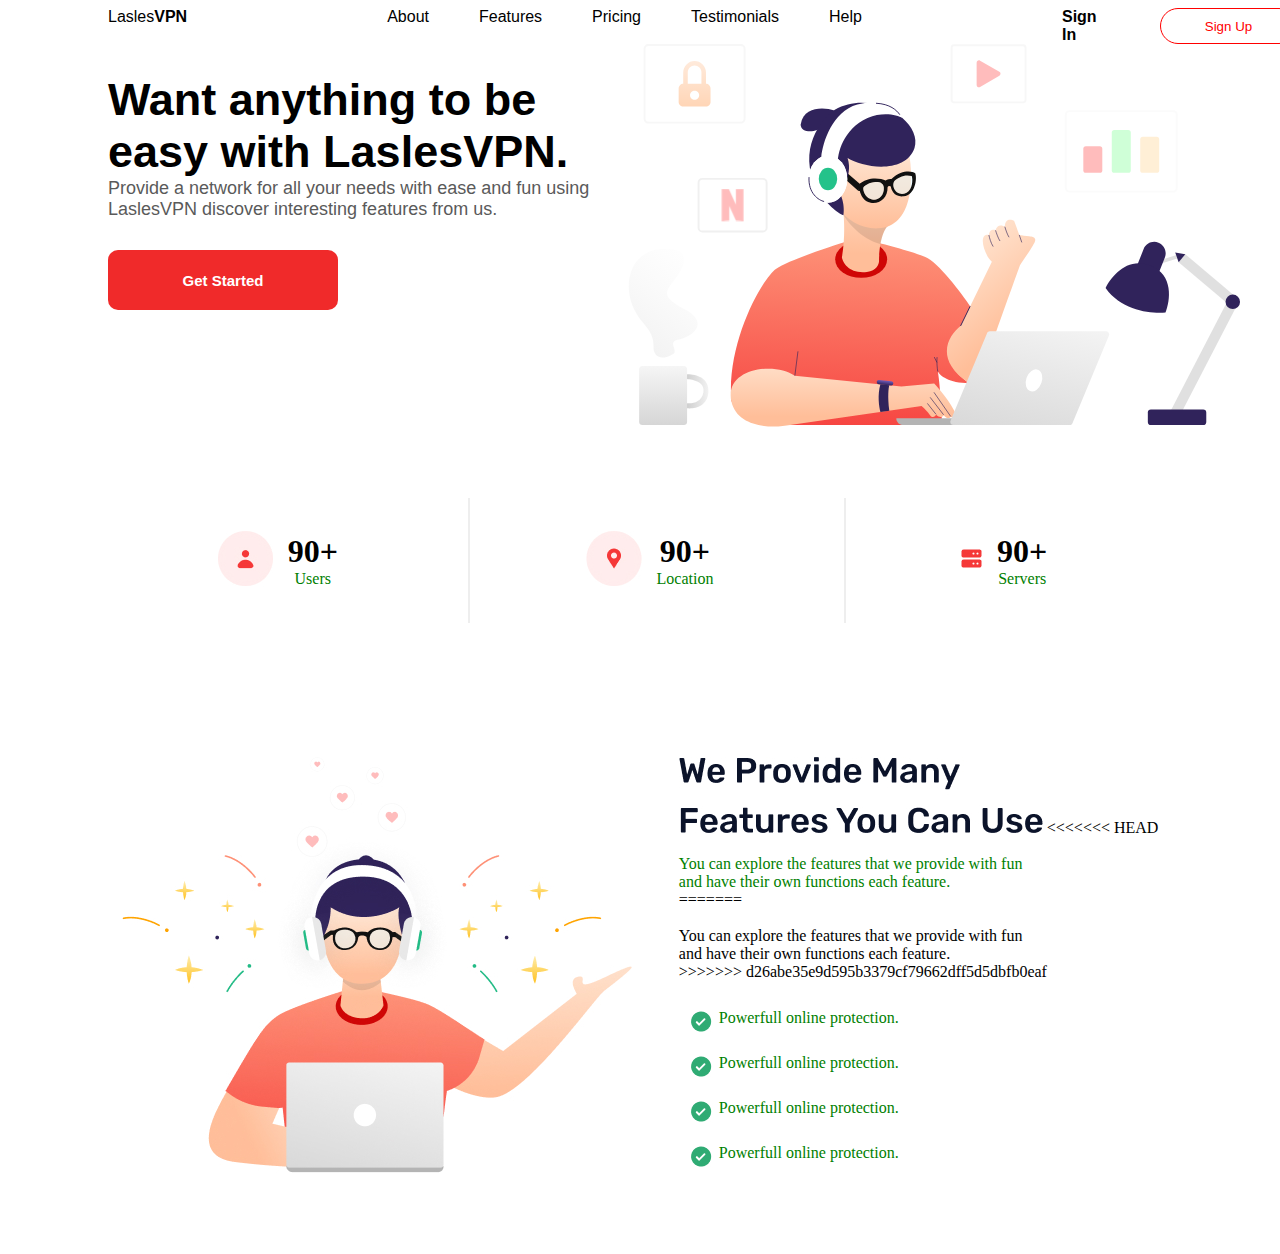
==== index.html @ c7be4a92 "navbar" ====
<!DOCTYPE html>
<html lang="en">

<head>
	<meta charset="UTF-8">
	<meta http-equiv="X-UA-Compatible" content="IE=edge">
	<meta name="viewport" content="width=device-width, initial-scale=1.0">
	<title>Document</title>
	<link rel="stylesheet" href="./index.css">
</head>

<body>
	<section class="navbar">
        <div class="vpn">
            <p class="vpnp">Lasles<b>VPN</b></p>
        </div>
        <div class="nav">
            <p class="navp">About</p>
            <p class="navp">Features</p>
            <p class="navp">Pricing</p>
            <p class="navp">Testimonials</p>
            <p class="navp">Help</p>
        </div>
        <div class="sign">
            <p class="signp">Sign In</p>
            <button class="signb">Sign Up</button>
        </div>
    </section>
    
	<div class="container">
		<div class="text">
			<h1 class="first">Want anything to be
				easy with <b>LaslesVPN.</b></h1>
				<p class="second">Provide a network for all your needs with ease and fun using <b>LaslesVPN</b> discover interesting features from us.</p>
				<button class="start">Get Started</button>
		</div>
		<div class="photo">
			<img src="img/illustration-1.svg" alt="">
		</div>
	</div>



	<div class="big-box">
		<div class="box1">
			<div class="mini-box">
				<span class="img
        "> <img src="./img/user.jpg" alt="">
				</span>
			</div>
			<div class="gh1">
				<h1>90+</h1>
				<p class="third">Users</p>
			</div>
		</div>
		<div class="line"></div>
		<div class="box1">
			<div class="mini-box">
				<span class="imgs
        "> <img src="./img/location.jpg" alt="">
				</span>
			</div>
			<div class="gh1">
				<h1>90+</h1>
				<p class="third">Location</p>
			</div>
		</div>
		<div class="line"></div>
		<div class="box1">
			<div class="mini-box">
				<span class="img
        "> <img src="./img/Vector.jpg" alt="">
				</span>
			</div>
			<div class="gh1">
				<h1>90+</h1>
				<p class="third">Servers</p>
			</div>
		</div>

	</div>
	<div class="person">
		<span class="face"><img src="./img/Illustration 2.jpg" alt=""></span>
		<div class="info">
			<img src="./img/We Provide Many Features You Can Use (1).jpg" alt="">
<<<<<<< HEAD
			 <br> <br>
			<p class="third">You can explore the features that we provide with fun <br> and have their own functions each feature.</p>
=======
			<br> <br>
			<p>You can explore the features that we provide with fun <br> and have their own functions each feature.</p>
>>>>>>> d26abe35e9d595b3379cf79662dff5d5dbfb0eaf
			<br><br>
			<div class="example">
				<img src="./img/bx_bxs-check-circle.jpg" alt="">
				<p class="third">Powerfull online protection.
				</p>
			</div>
			<div class="example">
				<img src="./img/bx_bxs-check-circle.jpg" alt="">
				<p class="third">Powerfull online protection.
				</p>
			</div>
			<div class="example">
				<img src="./img/bx_bxs-check-circle.jpg" alt="">
				<p class="third">Powerfull online protection.
				</p>
			</div>
			<div class="example">
				<img src="./img/bx_bxs-check-circle.jpg" alt="">
				<p class="third">Powerfull online protection.
				</p>
			</div>
		</div>

	</div>
	<script src="./index.js"></script>
</body>

</html>
---- index.css ----
@import url("https://fonts.googleapis.com/css2?family=Rubik&display=swap");
body {
  /* No CSS */
  /*# sourceMappingURL=index.css.map */
  /* .info{
    width: 600px;
} */
}

body .navbar {
  display: -webkit-box;
  display: -ms-flexbox;
  display: flex;
  gap: 200px;
  margin-left: 100px;
}

body .navbar .vpnp {
  font-family: sans-serif;
}

body .navbar .nav {
  display: -webkit-box;
  display: -ms-flexbox;
  display: flex;
  gap: 50px;
}

body .navbar .nav .navp {
  font-family: sans-serif;
  font-weight: 100;
}

body .navbar .sign {
  display: -webkit-box;
  display: -ms-flexbox;
  display: flex;
  gap: 50px;
}

body .navbar .sign .signp {
  font-weight: bold;
  font-family: sans-serif;
}

body .navbar .sign .signb {
  font-family: sans-serif;
  color: red;
  background-color: white;
  border: 1px solid red;
  width: 150px;
  border-radius: 25px;
}

body .container {
  display: -webkit-box;
  display: -ms-flexbox;
  display: flex;
  gap: 20px;
}

body .container .text {
  width: 500px;
  margin-left: 100px;
  margin-top: 30px;
}

body .container .text .first {
  font-family: sans-serif;
  font-size: 45px;
}

body .container .text .second {
  font-family: sans-serif;
  font-size: 18px;
  color: #5a5a5a;
  font-weight: 100;
}

body .container .text .start {
  width: 230px;
  height: 60px;
  margin-top: 30px;
  background-color: #f02a2a;
  color: white;
  border: none;
  outline: none;
  border-radius: 10px;
  font-weight: 900;
  font-family: sans-serif;
  font-size: 15px;
}

body .container .text .start:hover {
  background-color: #040314;
  cursor: pointer;
}

body .third {
  color: green;
}

body * {
  margin: 0;
  padding: 0;
  -webkit-box-sizing: border-box;
          box-sizing: border-box;
}

body body {
  font-family: Rubik;
}

body .big-box {
  max-width: 1140px;
  /* height: 200px; */
  padding: 67px 90px;
  margin: 0 auto;
  display: -webkit-box;
  display: -ms-flexbox;
  display: flex;
  -webkit-box-pack: left;
      -ms-flex-pack: left;
          justify-content: left;
  -webkit-box-align: center;
      -ms-flex-align: center;
          align-items: center;
  -ms-flex-wrap: wrap;
      flex-wrap: wrap;
  text-align: center;
  -ms-flex-pack: distribute;
      justify-content: space-around;
}

body .gh1 {
  padding: 0 15px;
}

body .box1 {
  display: -webkit-box;
  display: -ms-flexbox;
  display: flex;
  -webkit-box-align: center;
      -ms-flex-align: center;
          align-items: center;
}

body .line {
  background-color: #eee;
  width: 2px;
  height: 125px;
}

body .person {
  max-width: 1440px;
  padding: 67px 90px;
  display: -webkit-box;
  display: -ms-flexbox;
  display: flex;
  margin: 0 auto;
  -ms-flex-pack: distribute;
      justify-content: space-around;
  background-color: #ffff;
}

body .example {
  display: -webkit-box;
  display: -ms-flexbox;
  display: flex;
  gap: 5px;
  padding: 10px;
}
/*# sourceMappingURL=index.css.map */
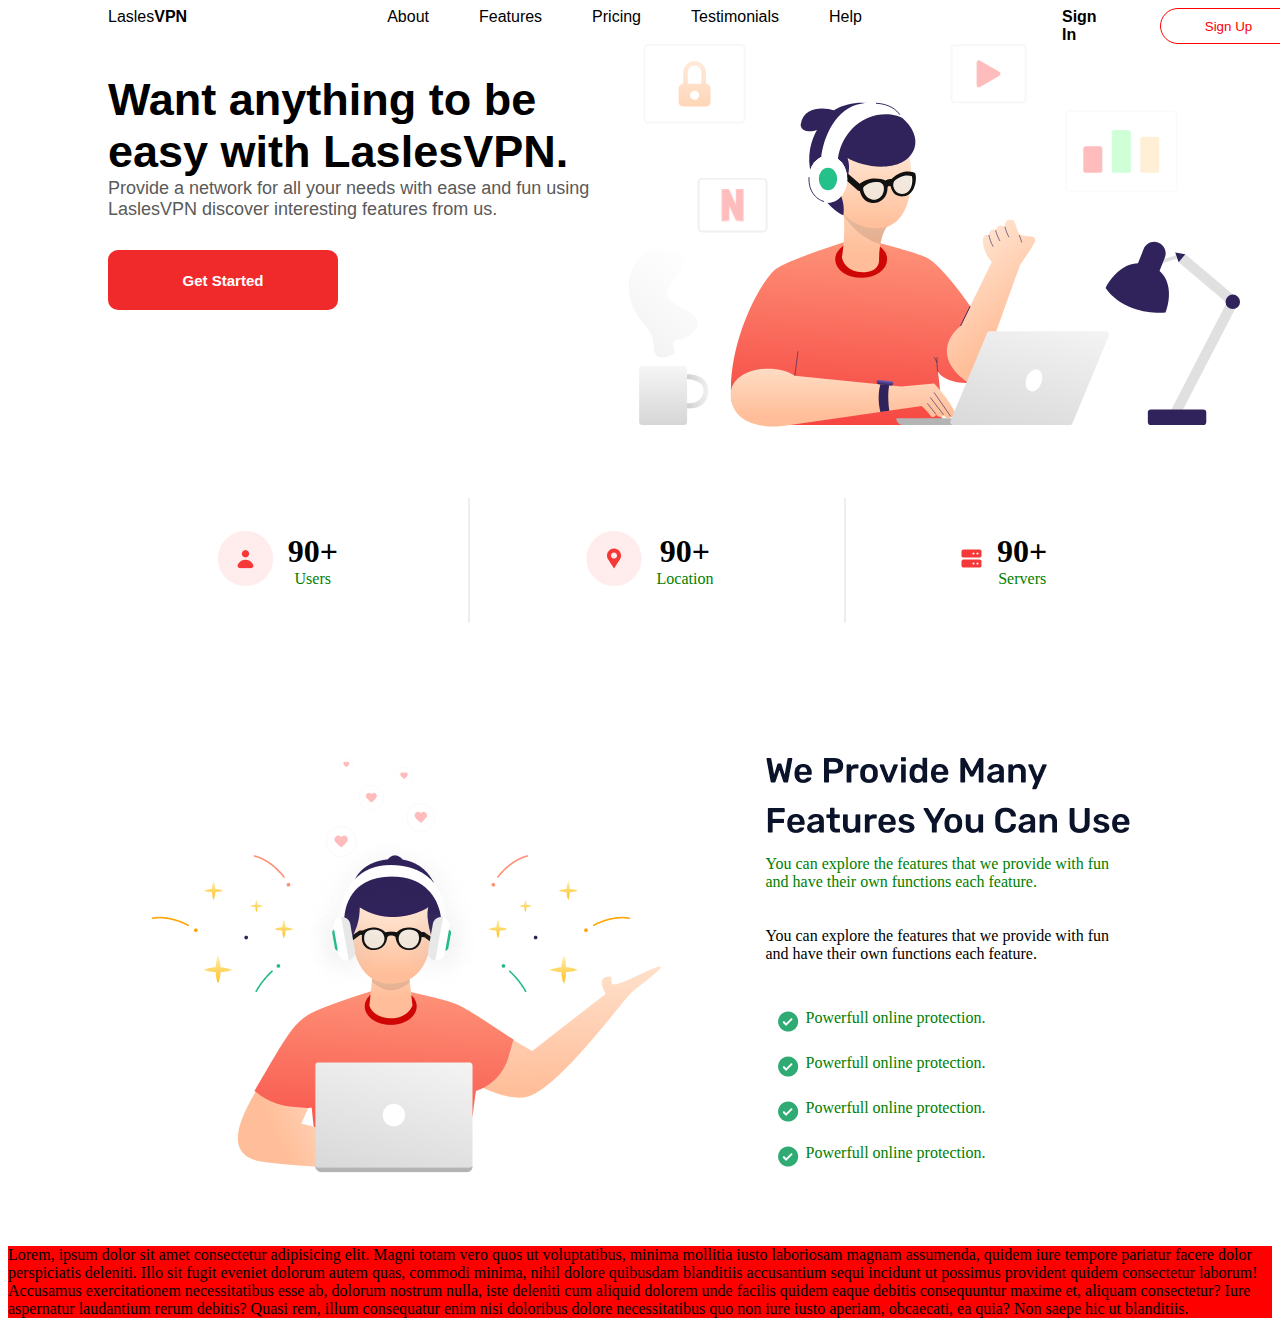
==== commit add1d058: "asss" ====
--- a/index.html
+++ b/index.html
@@ -11,28 +11,29 @@
 
 <body>
 	<section class="navbar">
-        <div class="vpn">
-            <p class="vpnp">Lasles<b>VPN</b></p>
-        </div>
-        <div class="nav">
-            <p class="navp">About</p>
-            <p class="navp">Features</p>
-            <p class="navp">Pricing</p>
-            <p class="navp">Testimonials</p>
-            <p class="navp">Help</p>
-        </div>
-        <div class="sign">
-            <p class="signp">Sign In</p>
-            <button class="signb">Sign Up</button>
-        </div>
-    </section>
-    
+		<div class="vpn">
+			<p class="vpnp">Lasles<b>VPN</b></p>
+		</div>
+		<div class="nav">
+			<p class="navp">About</p>
+			<p class="navp">Features</p>
+			<p class="navp">Pricing</p>
+			<p class="navp">Testimonials</p>
+			<p class="navp">Help</p>
+		</div>
+		<div class="sign">
+			<p class="signp">Sign In</p>
+			<button class="signb">Sign Up</button>
+		</div>
+	</section>
+
 	<div class="container">
 		<div class="text">
 			<h1 class="first">Want anything to be
 				easy with <b>LaslesVPN.</b></h1>
-				<p class="second">Provide a network for all your needs with ease and fun using <b>LaslesVPN</b> discover interesting features from us.</p>
-				<button class="start">Get Started</button>
+			<p class="second">Provide a network for all your needs with ease and fun using <b>LaslesVPN</b> discover
+				interesting features from us.</p>
+			<button class="start">Get Started</button>
 		</div>
 		<div class="photo">
 			<img src="img/illustration-1.svg" alt="">
@@ -83,13 +84,11 @@
 		<span class="face"><img src="./img/Illustration 2.jpg" alt=""></span>
 		<div class="info">
 			<img src="./img/We Provide Many Features You Can Use (1).jpg" alt="">
-<<<<<<< HEAD
-			 <br> <br>
-			<p class="third">You can explore the features that we provide with fun <br> and have their own functions each feature.</p>
-=======
+			<br> <br>
+			<p class="third">You can explore the features that we provide with fun <br> and have their own functions
+				each feature.</p>
 			<br> <br>
 			<p>You can explore the features that we provide with fun <br> and have their own functions each feature.</p>
->>>>>>> d26abe35e9d595b3379cf79662dff5d5dbfb0eaf
 			<br><br>
 			<div class="example">
 				<img src="./img/bx_bxs-check-circle.jpg" alt="">
@@ -114,6 +113,18 @@
 		</div>
 
 	</div>
+
+
+
+	<div class="coontainerr">
+		Lorem, ipsum dolor sit amet consectetur adipisicing elit. Magni totam vero quos ut voluptatibus, minima mollitia
+		iusto laboriosam magnam assumenda, quidem iure tempore pariatur facere dolor perspiciatis deleniti. Illo sit
+		fugit eveniet dolorum autem quas, commodi minima, nihil dolore quibusdam blanditiis accusantium sequi incidunt
+		ut possimus provident quidem consectetur laborum! Accusamus exercitationem necessitatibus esse ab, dolorum
+		nostrum nulla, iste deleniti cum aliquid dolorem unde facilis quidem eaque debitis consequuntur maxime et,
+		aliquam consectetur? Iure aspernatur laudantium rerum debitis? Quasi rem, illum consequatur enim nisi doloribus
+		dolore necessitatibus quo non iure iusto aperiam, obcaecati, ea quia? Non saepe hic ut blanditiis.
+	</div>
 	<script src="./index.js"></script>
 </body>
 
--- a/index.css
+++ b/index.css
@@ -170,4 +170,8 @@
   gap: 5px;
   padding: 10px;
 }
+
+.coontainerr {
+  background-color: red;
+}
 /*# sourceMappingURL=index.css.map */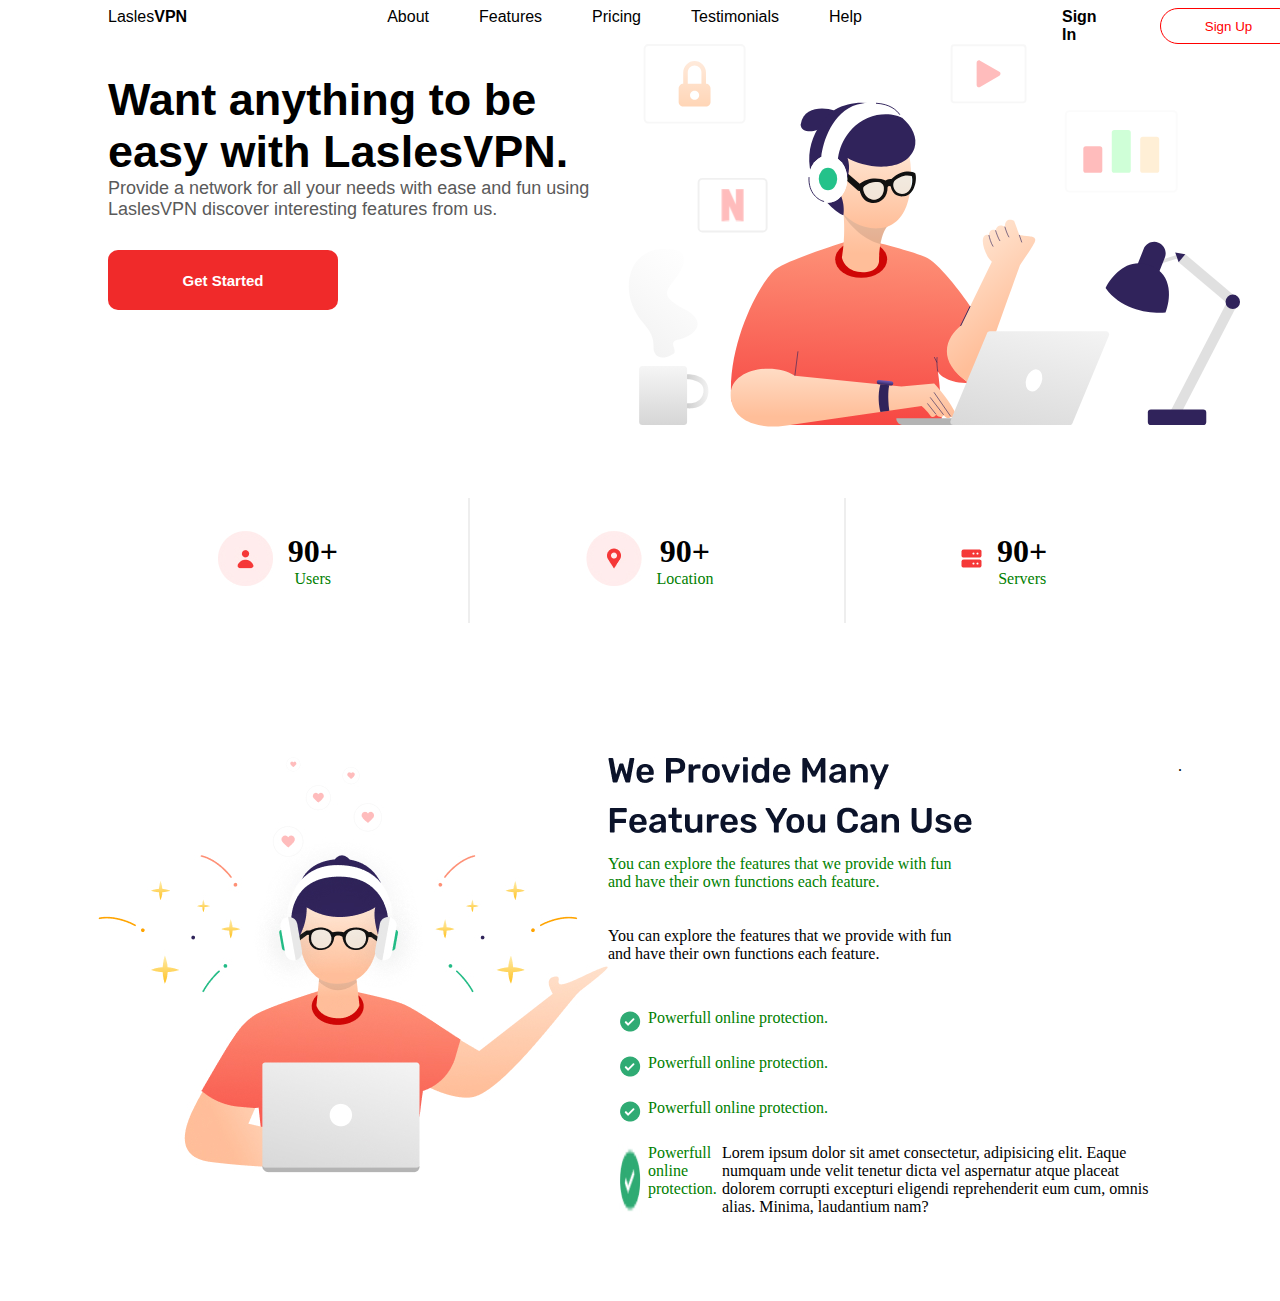
==== commit c706246d: "asdasd" ====
--- a/index.html
+++ b/index.html
@@ -11,29 +11,28 @@
 
 <body>
 	<section class="navbar">
-		<div class="vpn">
-			<p class="vpnp">Lasles<b>VPN</b></p>
-		</div>
-		<div class="nav">
-			<p class="navp">About</p>
-			<p class="navp">Features</p>
-			<p class="navp">Pricing</p>
-			<p class="navp">Testimonials</p>
-			<p class="navp">Help</p>
-		</div>
-		<div class="sign">
-			<p class="signp">Sign In</p>
-			<button class="signb">Sign Up</button>
-		</div>
-	</section>
-
+        <div class="vpn">
+            <p class="vpnp">Lasles<b>VPN</b></p>
+        </div>
+        <div class="nav">
+            <p class="navp">About</p>
+            <p class="navp">Features</p>
+            <p class="navp">Pricing</p>
+            <p class="navp">Testimonials</p>
+            <p class="navp">Help</p>
+        </div>
+        <div class="sign">
+            <p class="signp">Sign In</p>
+            <button class="signb">Sign Up</button>
+        </div>
+    </section>
+    
 	<div class="container">
 		<div class="text">
 			<h1 class="first">Want anything to be
 				easy with <b>LaslesVPN.</b></h1>
-			<p class="second">Provide a network for all your needs with ease and fun using <b>LaslesVPN</b> discover
-				interesting features from us.</p>
-			<button class="start">Get Started</button>
+				<p class="second">Provide a network for all your needs with ease and fun using <b>LaslesVPN</b> discover interesting features from us.</p>
+				<button class="start">Get Started</button>
 		</div>
 		<div class="photo">
 			<img src="img/illustration-1.svg" alt="">
@@ -84,9 +83,8 @@
 		<span class="face"><img src="./img/Illustration 2.jpg" alt=""></span>
 		<div class="info">
 			<img src="./img/We Provide Many Features You Can Use (1).jpg" alt="">
-			<br> <br>
-			<p class="third">You can explore the features that we provide with fun <br> and have their own functions
-				each feature.</p>
+			 <br> <br>
+			<p class="third">You can explore the features that we provide with fun <br> and have their own functions each feature.</p>
 			<br> <br>
 			<p>You can explore the features that we provide with fun <br> and have their own functions each feature.</p>
 			<br><br>
@@ -109,21 +107,10 @@
 				<img src="./img/bx_bxs-check-circle.jpg" alt="">
 				<p class="third">Powerfull online protection.
 				</p>
+				<div class="container">Lorem ipsum dolor sit amet consectetur, adipisicing elit. Eaque numquam unde velit tenetur dicta vel aspernatur atque placeat dolorem corrupti excepturi eligendi reprehenderit eum cum, omnis alias. Minima, laudantium nam?</div>
 			</div>
 		</div>
-
-	</div>
-
-
-
-	<div class="coontainerr">
-		Lorem, ipsum dolor sit amet consectetur adipisicing elit. Magni totam vero quos ut voluptatibus, minima mollitia
-		iusto laboriosam magnam assumenda, quidem iure tempore pariatur facere dolor perspiciatis deleniti. Illo sit
-		fugit eveniet dolorum autem quas, commodi minima, nihil dolore quibusdam blanditiis accusantium sequi incidunt
-		ut possimus provident quidem consectetur laborum! Accusamus exercitationem necessitatibus esse ab, dolorum
-		nostrum nulla, iste deleniti cum aliquid dolorem unde facilis quidem eaque debitis consequuntur maxime et,
-		aliquam consectetur? Iure aspernatur laudantium rerum debitis? Quasi rem, illum consequatur enim nisi doloribus
-		dolore necessitatibus quo non iure iusto aperiam, obcaecati, ea quia? Non saepe hic ut blanditiis.
+.
 	</div>
 	<script src="./index.js"></script>
 </body>
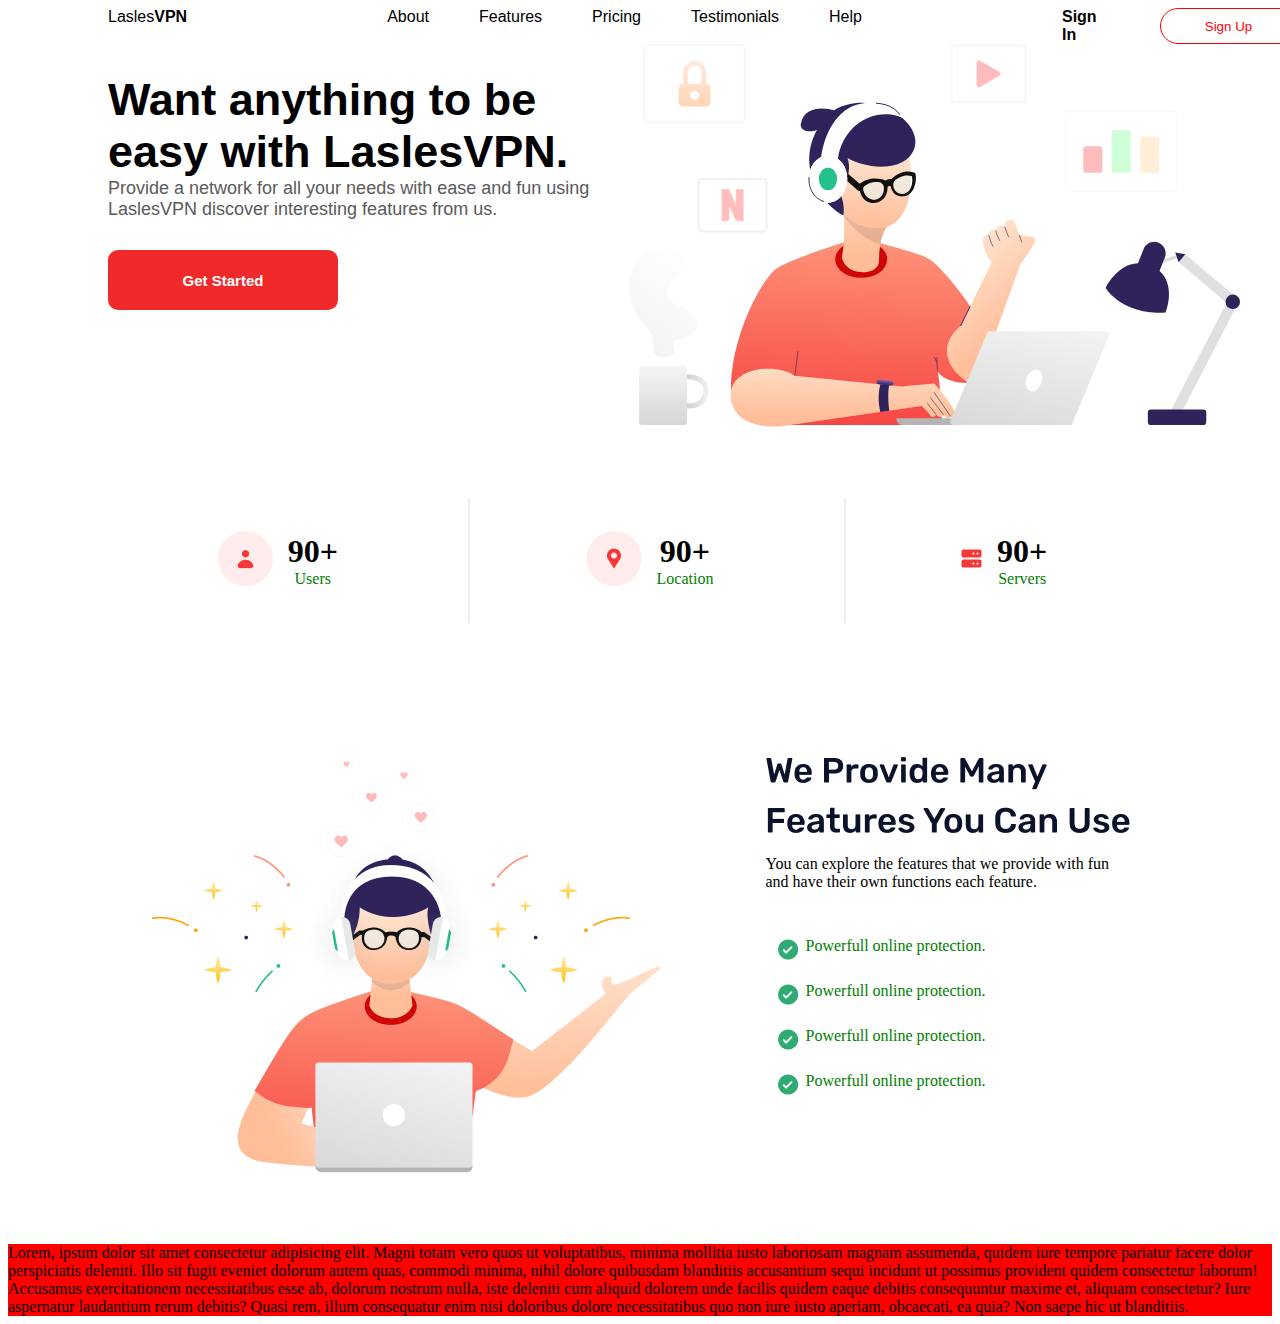
==== commit 16c855ad: "asd" ====
--- a/index.html
+++ b/index.html
@@ -11,28 +11,29 @@
 
 <body>
 	<section class="navbar">
-        <div class="vpn">
-            <p class="vpnp">Lasles<b>VPN</b></p>
-        </div>
-        <div class="nav">
-            <p class="navp">About</p>
-            <p class="navp">Features</p>
-            <p class="navp">Pricing</p>
-            <p class="navp">Testimonials</p>
-            <p class="navp">Help</p>
-        </div>
-        <div class="sign">
-            <p class="signp">Sign In</p>
-            <button class="signb">Sign Up</button>
-        </div>
-    </section>
-    
+		<div class="vpn">
+			<p class="vpnp">Lasles<b>VPN</b></p>
+		</div>
+		<div class="nav">
+			<p class="navp">About</p>
+			<p class="navp">Features</p>
+			<p class="navp">Pricing</p>
+			<p class="navp">Testimonials</p>
+			<p class="navp">Help</p>
+		</div>
+		<div class="sign">
+			<p class="signp">Sign In</p>
+			<button class="signb">Sign Up</button>
+		</div>
+	</section>
+
 	<div class="container">
 		<div class="text">
 			<h1 class="first">Want anything to be
 				easy with <b>LaslesVPN.</b></h1>
-				<p class="second">Provide a network for all your needs with ease and fun using <b>LaslesVPN</b> discover interesting features from us.</p>
-				<button class="start">Get Started</button>
+			<p class="second">Provide a network for all your needs with ease and fun using <b>LaslesVPN</b> discover
+				interesting features from us.</p>
+			<button class="start">Get Started</button>
 		</div>
 		<div class="photo">
 			<img src="img/illustration-1.svg" alt="">
@@ -44,8 +45,7 @@
 	<div class="big-box">
 		<div class="box1">
 			<div class="mini-box">
-				<span class="img
-        "> <img src="./img/user.jpg" alt="">
+				<span class="img"> <img src="./img/user.jpg" alt="">
 				</span>
 			</div>
 			<div class="gh1">
@@ -83,8 +83,7 @@
 		<span class="face"><img src="./img/Illustration 2.jpg" alt=""></span>
 		<div class="info">
 			<img src="./img/We Provide Many Features You Can Use (1).jpg" alt="">
-			 <br> <br>
-			<p class="third">You can explore the features that we provide with fun <br> and have their own functions each feature.</p>
+
 			<br> <br>
 			<p>You can explore the features that we provide with fun <br> and have their own functions each feature.</p>
 			<br><br>
@@ -107,10 +106,21 @@
 				<img src="./img/bx_bxs-check-circle.jpg" alt="">
 				<p class="third">Powerfull online protection.
 				</p>
-				<div class="container">Lorem ipsum dolor sit amet consectetur, adipisicing elit. Eaque numquam unde velit tenetur dicta vel aspernatur atque placeat dolorem corrupti excepturi eligendi reprehenderit eum cum, omnis alias. Minima, laudantium nam?</div>
 			</div>
 		</div>
-.
+
+	</div>
+
+
+
+	<div class="coontainerr">
+		Lorem, ipsum dolor sit amet consectetur adipisicing elit. Magni totam vero quos ut voluptatibus, minima mollitia
+		iusto laboriosam magnam assumenda, quidem iure tempore pariatur facere dolor perspiciatis deleniti. Illo sit
+		fugit eveniet dolorum autem quas, commodi minima, nihil dolore quibusdam blanditiis accusantium sequi incidunt
+		ut possimus provident quidem consectetur laborum! Accusamus exercitationem necessitatibus esse ab, dolorum
+		nostrum nulla, iste deleniti cum aliquid dolorem unde facilis quidem eaque debitis consequuntur maxime et,
+		aliquam consectetur? Iure aspernatur laudantium rerum debitis? Quasi rem, illum consequatur enim nisi doloribus
+		dolore necessitatibus quo non iure iusto aperiam, obcaecati, ea quia? Non saepe hic ut blanditiis.
 	</div>
 	<script src="./index.js"></script>
 </body>
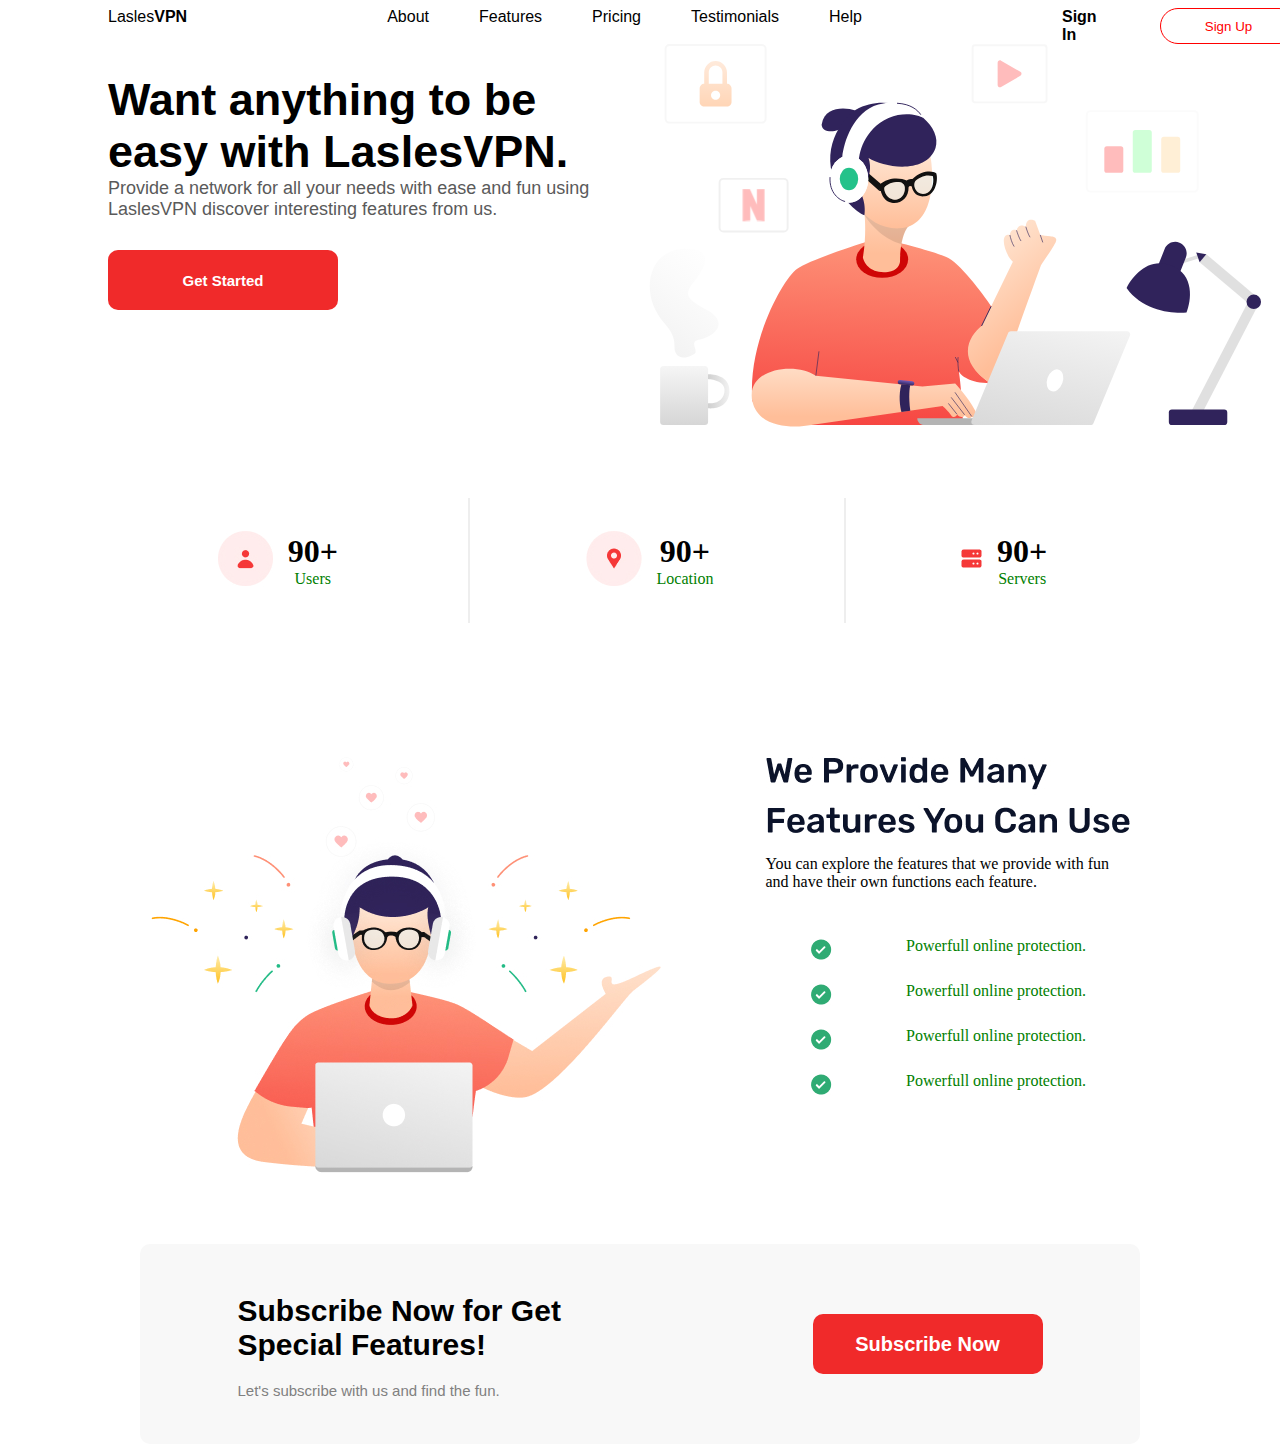
==== commit 6d76fd5e: "section" ====
--- a/index.html
+++ b/index.html
@@ -10,6 +10,7 @@
 </head>
 
 <body>
+	<div class="biggest-container">
 	<section class="navbar">
 		<div class="vpn">
 			<p class="vpnp">Lasles<b>VPN</b></p>
@@ -112,15 +113,16 @@
 	</div>
 
 
+	<div class="feature">
+		<div class="btn-text">
+			<h3>Subscribe Now for Get Special Features!</h3>
+			<p class="btn-p-text">Let's subscribe with us and find the fun.</p>
+		</div>
 
-	<div class="coontainerr">
-		Lorem, ipsum dolor sit amet consectetur adipisicing elit. Magni totam vero quos ut voluptatibus, minima mollitia
-		iusto laboriosam magnam assumenda, quidem iure tempore pariatur facere dolor perspiciatis deleniti. Illo sit
-		fugit eveniet dolorum autem quas, commodi minima, nihil dolore quibusdam blanditiis accusantium sequi incidunt
-		ut possimus provident quidem consectetur laborum! Accusamus exercitationem necessitatibus esse ab, dolorum
-		nostrum nulla, iste deleniti cum aliquid dolorem unde facilis quidem eaque debitis consequuntur maxime et,
-		aliquam consectetur? Iure aspernatur laudantium rerum debitis? Quasi rem, illum consequatur enim nisi doloribus
-		dolore necessitatibus quo non iure iusto aperiam, obcaecati, ea quia? Non saepe hic ut blanditiis.
+		<div class="btn3">
+			<button class="btn2">Subscribe Now</button>
+		</div>
+	</div>
 	</div>
 	<script src="./index.js"></script>
 </body>
--- a/index.css
+++ b/index.css
@@ -7,7 +7,12 @@
 } */
 }
 
-body .navbar {
+body .biggest-container {
+  margin: 0 auto;
+  max-width: 1336px;
+}
+
+body .biggest-container .navbar {
   display: -webkit-box;
   display: -ms-flexbox;
   display: flex;
@@ -15,35 +20,35 @@
   margin-left: 100px;
 }
 
-body .navbar .vpnp {
-  font-family: sans-serif;
-}
-
-body .navbar .nav {
+body .biggest-container .navbar .vpnp {
+  font-family: sans-serif;
+}
+
+body .biggest-container .navbar .nav {
   display: -webkit-box;
   display: -ms-flexbox;
   display: flex;
   gap: 50px;
 }
 
-body .navbar .nav .navp {
+body .biggest-container .navbar .nav .navp {
   font-family: sans-serif;
   font-weight: 100;
 }
 
-body .navbar .sign {
+body .biggest-container .navbar .sign {
   display: -webkit-box;
   display: -ms-flexbox;
   display: flex;
   gap: 50px;
 }
 
-body .navbar .sign .signp {
+body .biggest-container .navbar .sign .signp {
   font-weight: bold;
   font-family: sans-serif;
 }
 
-body .navbar .sign .signb {
+body .biggest-container .navbar .sign .signb {
   font-family: sans-serif;
   color: red;
   background-color: white;
@@ -52,32 +57,32 @@
   border-radius: 25px;
 }
 
-body .container {
+body .biggest-container .container {
   display: -webkit-box;
   display: -ms-flexbox;
   display: flex;
   gap: 20px;
 }
 
-body .container .text {
+body .biggest-container .container .text {
   width: 500px;
   margin-left: 100px;
   margin-top: 30px;
 }
 
-body .container .text .first {
+body .biggest-container .container .text .first {
   font-family: sans-serif;
   font-size: 45px;
 }
 
-body .container .text .second {
+body .biggest-container .container .text .second {
   font-family: sans-serif;
   font-size: 18px;
   color: #5a5a5a;
   font-weight: 100;
 }
 
-body .container .text .start {
+body .biggest-container .container .text .start {
   width: 230px;
   height: 60px;
   margin-top: 30px;
@@ -91,17 +96,17 @@
   font-size: 15px;
 }
 
-body .container .text .start:hover {
+body .biggest-container .container .text .start:hover {
   background-color: #040314;
   cursor: pointer;
 }
 
-body .third {
+body .biggest-container .third {
   color: green;
 }
 
 body * {
-  margin: 0;
+  margin: 0 auto;
   padding: 0;
   -webkit-box-sizing: border-box;
           box-sizing: border-box;
@@ -171,7 +176,50 @@
   padding: 10px;
 }
 
-.coontainerr {
-  background-color: red;
+.feature {
+  background-color: #f8f8f8;
+  width: 1000px;
+  height: 200px;
+  display: -webkit-box;
+  display: -ms-flexbox;
+  display: flex;
+  gap: 50px;
+  border-radius: 10px;
+}
+
+.btn2 {
+  width: 230px;
+  height: 60px;
+  margin-top: 70px;
+  background-color: #f02a2a;
+  color: white;
+  border: none;
+  outline: none;
+  border-radius: 10px;
+  font-weight: 900;
+  font-family: sans-serif;
+  font-size: 20px;
+}
+
+.btn2:hover {
+  background-color: #040314;
+  cursor: pointer;
+}
+
+.btn-text {
+  margin-top: 50px;
+}
+
+.btn-p-text {
+  font-family: sans-serif;
+  font-size: 15px;
+  margin-top: 20px;
+  color: gray;
+}
+
+h3 {
+  font-family: sans-serif;
+  font-size: 30px;
+  width: 330px;
 }
 /*# sourceMappingURL=index.css.map */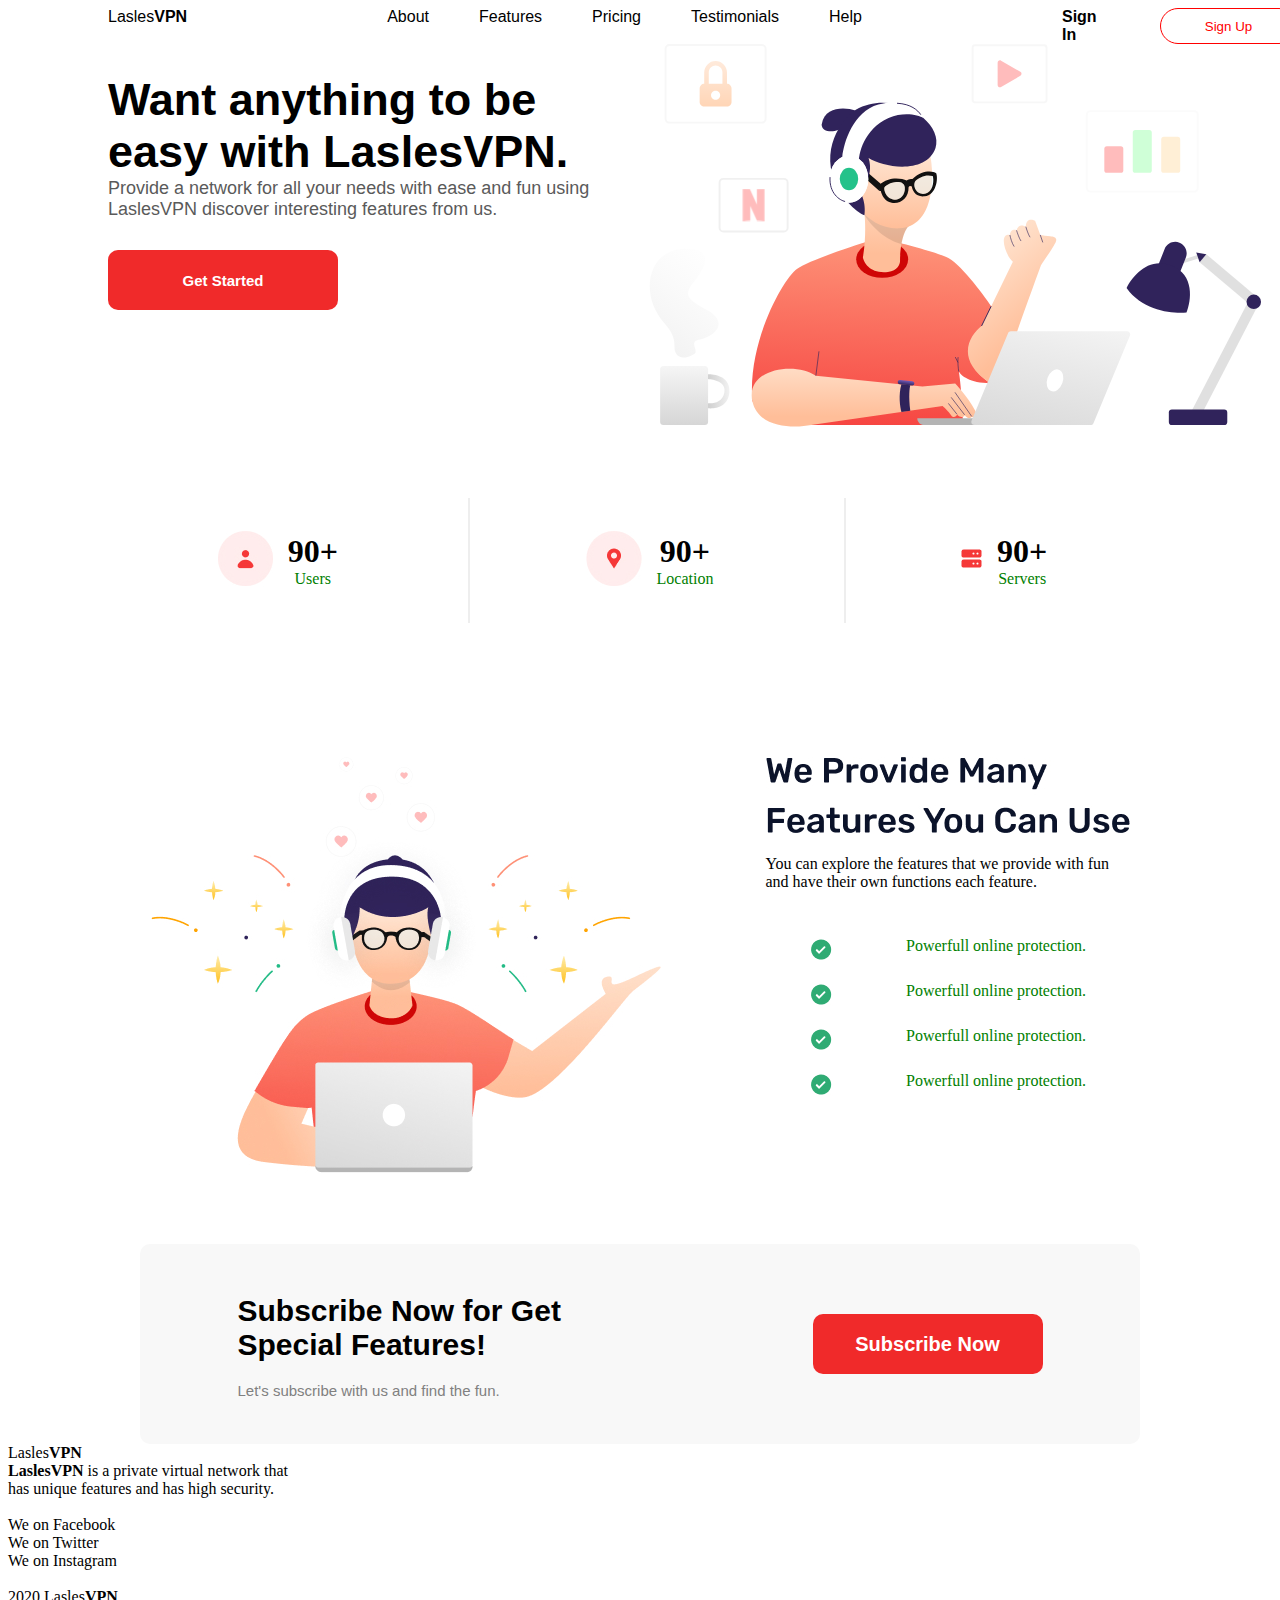
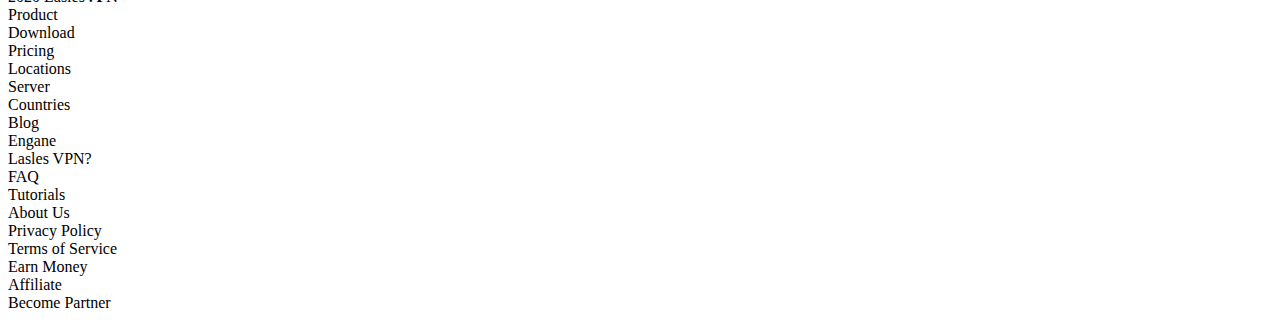
==== commit b0592f29: "footer" ====
--- a/index.html
+++ b/index.html
@@ -123,6 +123,46 @@
 			<button class="btn2">Subscribe Now</button>
 		</div>
 	</div>
+	<div class="about">
+        <div class="a-vpn">
+            <div class="a-gap">
+                <p class="a-dark">Lasles<b>VPN</b></p> 
+                <p class="a-p"><b>LaslesVPN</b> is a private virtual network that </p> 
+                <p class="a-p">has unique features and has high security.</p> <br>
+            </div>
+            <div class="a-sm">
+                <p class="a-p">We on Facebook</p>
+                <p class="a-p">We on Twitter</p>
+                <p class="a-p">We on Instagram</p> <br>
+            </div>
+            <div class="a-2020">
+                <p class="a-p">2020 Lasles<b>VPN</b></p>
+            </div>
+        </div>
+        <div class="a-pro">  
+            <p class="a-dark">Product</p> 
+            <p class="a-p">Download</p>
+            <p class="a-p">Pricing</p>
+            <p class="a-p">Locations</p>
+            <p class="a-p">Server</p>
+            <p class="a-p">Countries</p>
+            <p class="a-p">Blog</p>
+        </div>
+        <div class="a-eng">
+            <p class="a-dark">Engane</p> 
+            <p class="a-p">Lasles VPN?</p>
+            <p class="a-p">FAQ</p>
+            <p class="a-p">Tutorials</p>
+            <p class="a-p">About Us</p>
+            <p class="a-p">Privacy Policy</p>
+            <p class="a-p">Terms of Service</p>
+        </div>
+        <div class="a-earn">
+            <p class="a-dark">Earn Money</p> 
+            <p class="a-p">Affiliate</p>
+            <p class="a-p">Become Partner</p>
+        </div>
+    </div>
 	</div>
 	<script src="./index.js"></script>
 </body>
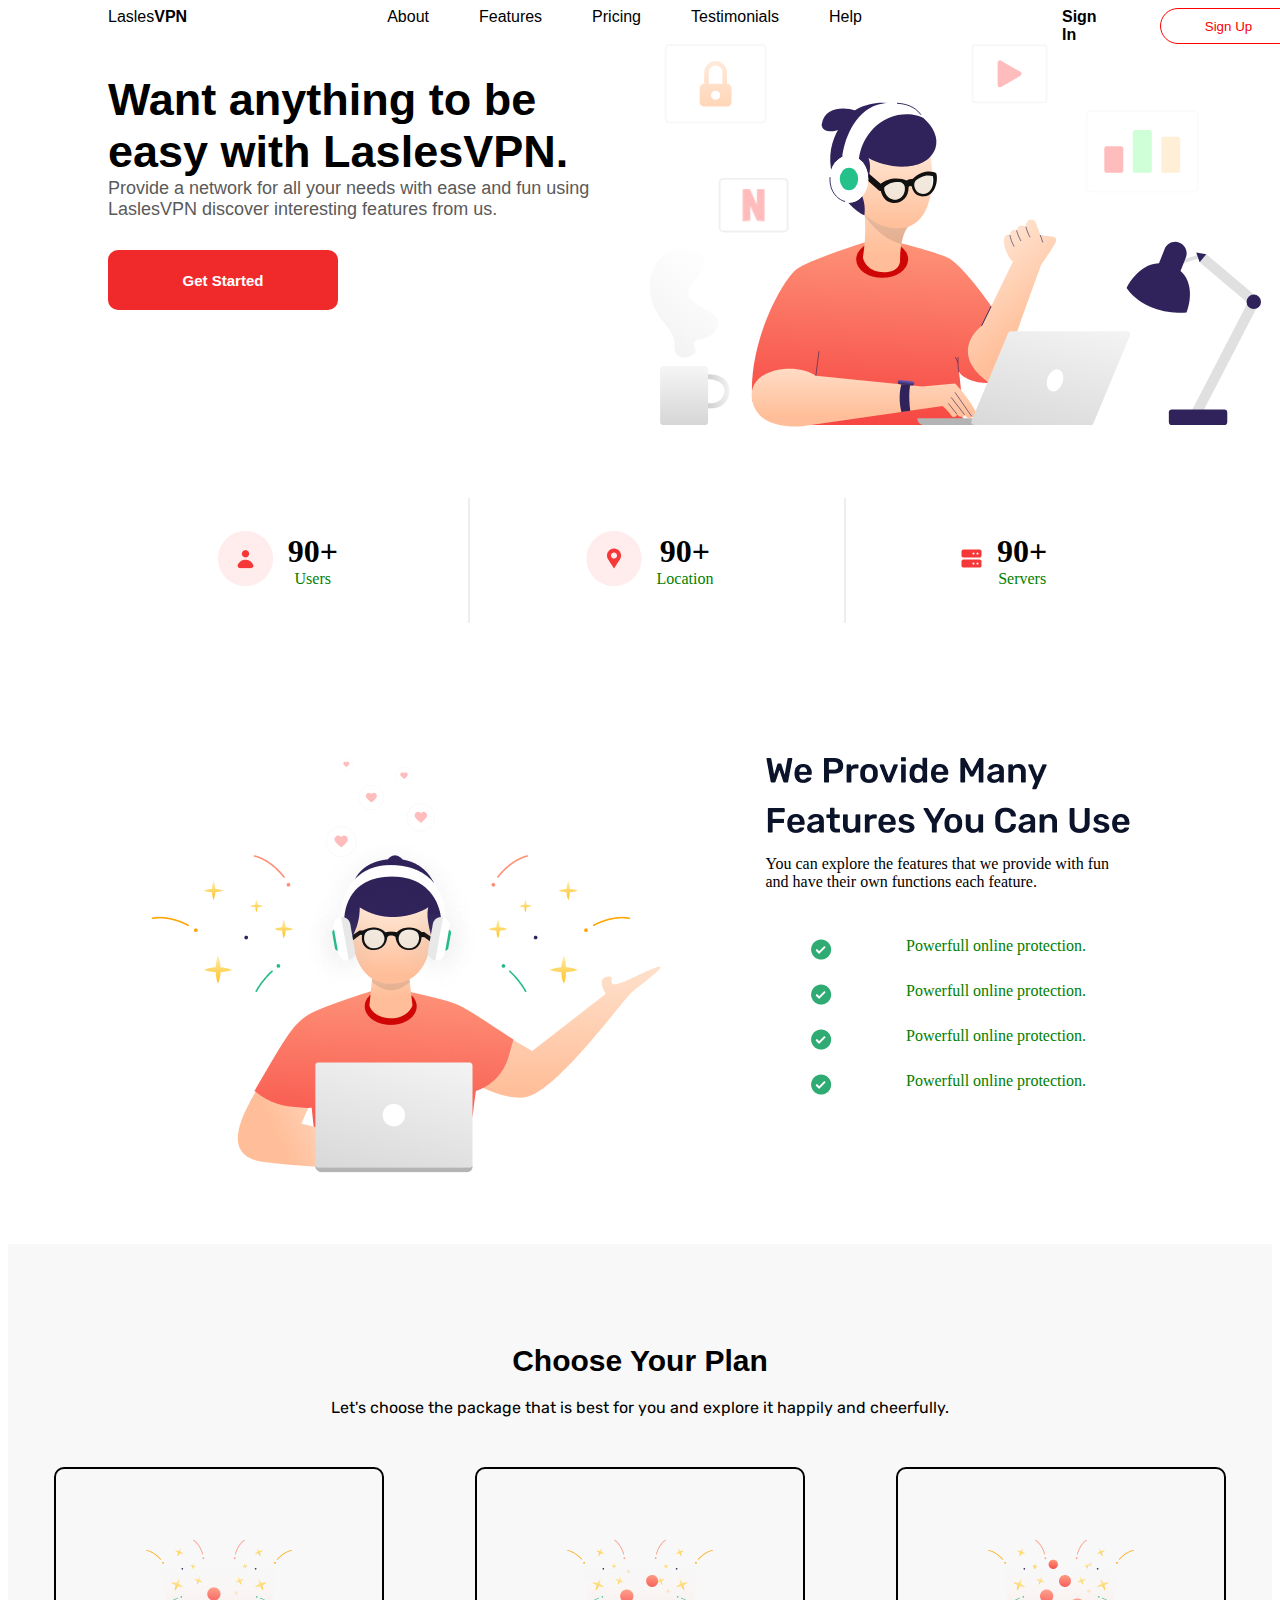
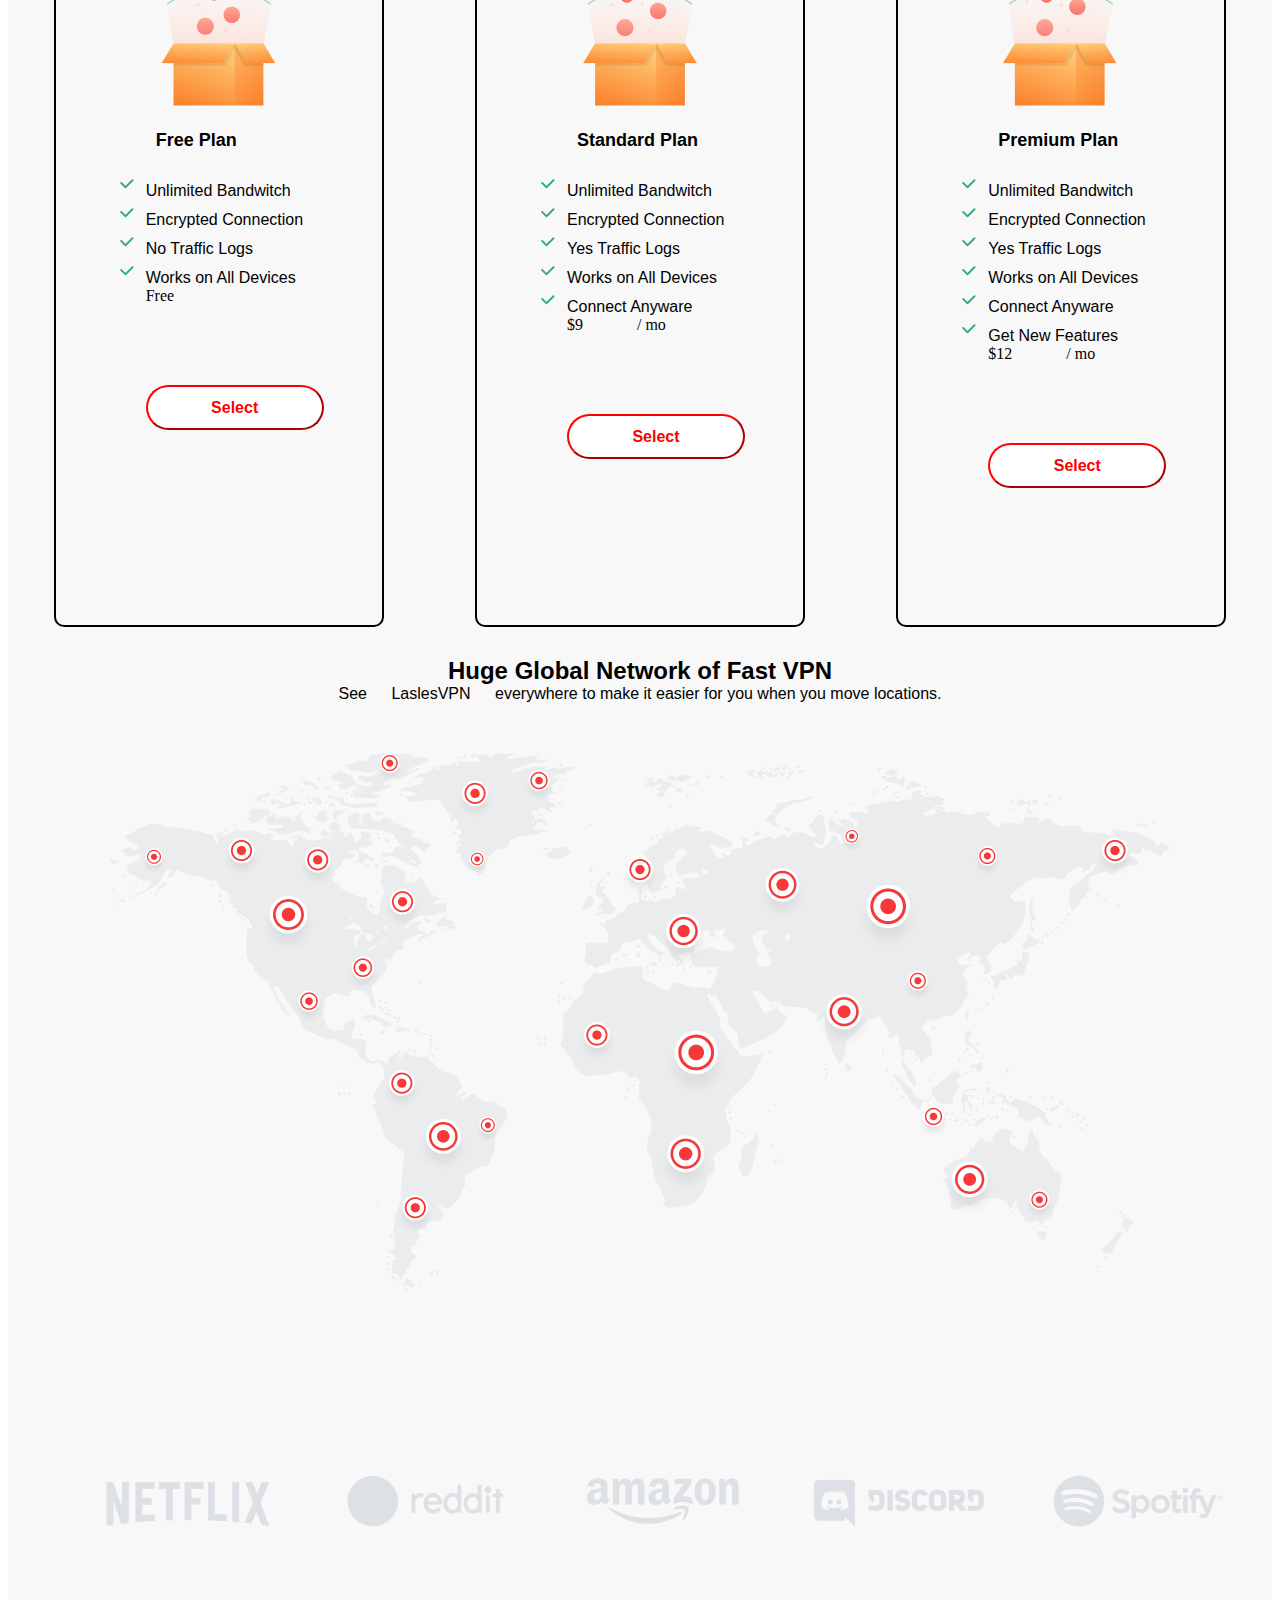
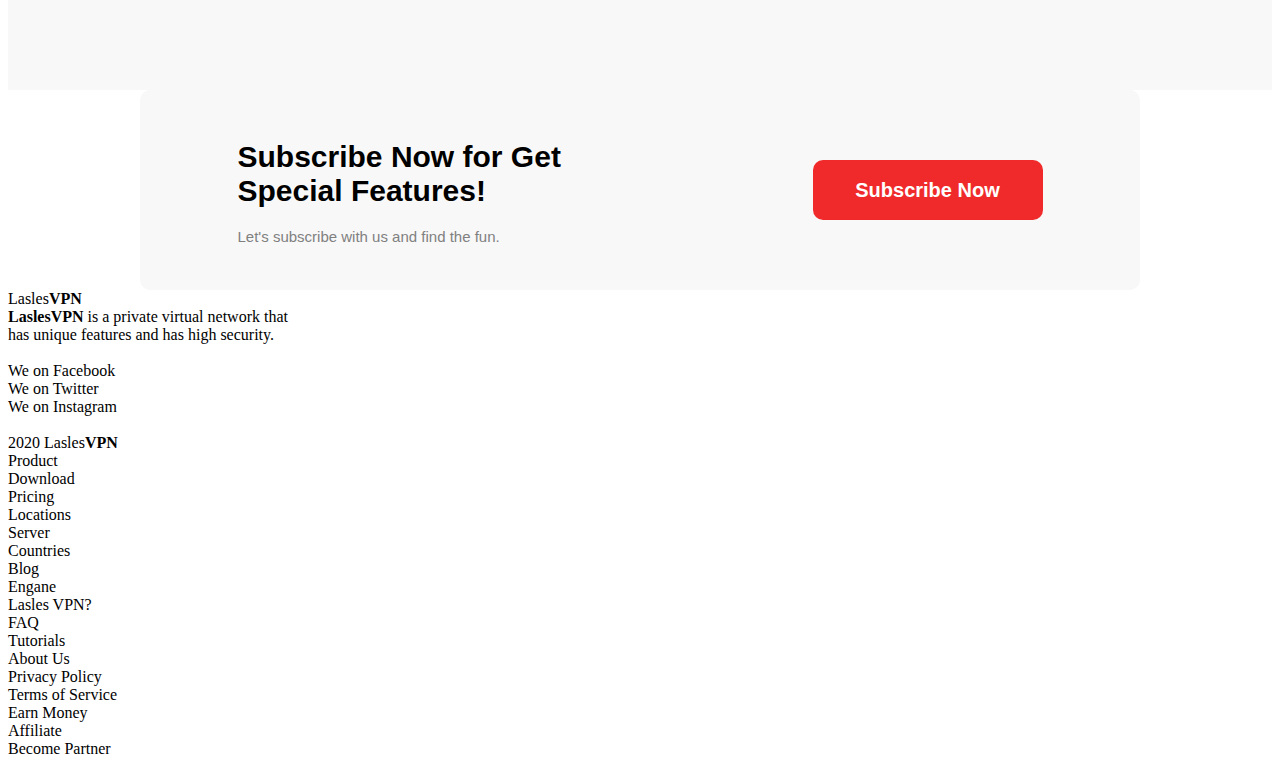
==== commit 822ca650: "ulugbek version project" ====
--- a/index.html
+++ b/index.html
@@ -41,8 +41,6 @@
 		</div>
 	</div>
 
-
-
 	<div class="big-box">
 		<div class="box1">
 			<div class="mini-box">
@@ -57,8 +55,8 @@
 		<div class="line"></div>
 		<div class="box1">
 			<div class="mini-box">
-				<span class="imgs
-        "> <img src="./img/location.jpg" alt="">
+				<span class="imgs"> 
+					<img src="./img/location.jpg" alt="">
 				</span>
 			</div>
 			<div class="gh1">
@@ -69,8 +67,8 @@
 		<div class="line"></div>
 		<div class="box1">
 			<div class="mini-box">
-				<span class="img
-        "> <img src="./img/Vector.jpg" alt="">
+				<span class="img"> 
+					<img src="./img/Vector.jpg" alt="">
 				</span>
 			</div>
 			<div class="gh1">
@@ -84,7 +82,6 @@
 		<span class="face"><img src="./img/Illustration 2.jpg" alt=""></span>
 		<div class="info">
 			<img src="./img/We Provide Many Features You Can Use (1).jpg" alt="">
-
 			<br> <br>
 			<p>You can explore the features that we provide with fun <br> and have their own functions each feature.</p>
 			<br><br>
@@ -109,8 +106,68 @@
 				</p>
 			</div>
 		</div>
-
-	</div>
+	</div>
+    <div class="mu-section-container">
+		<div class="mu-section-first">
+            <h3>Choose Your Plan</h3>   
+			<p>Let's choose the package that is best for you and explore it happily and cheerfully.</p>
+		</div>
+		<div class="mu-section-second">
+                <div class="mu-section-second-div">      
+					<img src="./img/Free.png" alt="free"> 
+					<p>Free Plan</p>
+					<ul>
+						<li>Unlimited Bandwitch</li>
+						<li>Encrypted Connection</li>
+						<li>No Traffic Logs</li>
+						<li>Works on All Devices</li>
+					</ul>
+					<div class="price">
+						<span>Free</span>
+						<button>Select</button>
+					</div>
+				</div>
+                <div class="mu-section-second-div">
+					<img src="./img/Standard.png" alt="standard"> 
+					<p>Standard Plan</p>
+					<ul>
+						<li>Unlimited Bandwitch</li>
+						<li>Encrypted Connection</li>
+						<li>Yes Traffic Logs</li>
+						<li>Works on All Devices</li>
+						<li>Connect Anyware</li>
+					</ul>
+					<div class="price">
+						<span>$9<span> / mo </span></span>
+						<button>Select</button>
+					</div>
+				</div>
+                <div class="mu-section-second-div">
+					<img src="./img/Premium.png" alt="premium"> 
+					<p>Premium Plan</p>
+					<ul>
+						<li>Unlimited Bandwitch</li>
+						<li>Encrypted Connection</li>
+						<li>Yes Traffic Logs</li>
+						<li>Works on All Devices</li>
+						<li>Connect Anyware</li>
+						<li>Get New Features</li>
+					</ul>
+					<div class="price">
+						<span>$12<span> / mo </span></span>
+						<button>Select</button>
+					</div>
+				</div>
+		</div>
+		<div class="mu-section-third">
+			<h2>Huge Global Network of Fast VPN</h2>
+			<span>See<span> LaslesVPN </span> everywhere to make it easier for you when you move locations.</span>
+			<img src="./img/Huge Global.png" alt="global map">
+			<img src="./img/Sponsored.png" alt="sponsors">
+		</div>
+	</div>
+   
+
 
 
 	<div class="feature">
--- a/index.css
+++ b/index.css
@@ -222,4 +222,84 @@
   font-size: 30px;
   width: 330px;
 }
+.mu-section-container {
+    background-color: #f8f8f8;
+    position: relative;
+}
+.mu-section-first {
+    justify-content: center;
+    text-align: center;
+    font-family: Rubik;
+  
+}
+.mu-section-first h3 { 
+   padding-top: 100px;
+}
+.mu-section-first p { 
+  padding-top: 20px;
+  padding-bottom: 50px;
+}
+.mu-section-second {
+  display: flex;
+}
+.mu-section-second-div{
+  justify-content: center;
+  align-items: center;
+  padding: 40px;
+  border-radius: 10px;
+  border: 2px solid;  
+  width: 330px;
+  height: 760px;
+}
+.mu-section-second-div img {
+   padding-left: 50px;
+   padding-top: 30px;
+}
+.mu-section-second-div p {
+  font-size: 18px;
+  font-weight: bold;
+  font-family: sans-serif;
+  padding: 20px 60px; 
+}
+.mu-section-second-div ul {
+  list-style-image: url('img/Group\ 1223.png');
+  padding-left: 50px;
+  font-family: sans-serif;
+}
+.mu-section-second-div price{
+
+}
+.mu-section-second-div button {
+  width: 178px;
+  height: 45px; 
+  border-radius: 50px;
+  background-color: white;
+  border-color: red;
+  color: red;
+  font-weight: bold;
+  font-size: 16px;
+  margin-left: 50px;
+  margin-top: 80px;
+  
+}
+.mu-section-second-div span {
+  padding-block-end: 50px; 
+  padding-left: 50px; 
+
+} 
+.mu-section-third {
+  text-align: center;
+  font-family: sans-serif;
+  padding: 30px;  
+}
+.mu-section-third span {
+   padding: 20px;
+   margin-top: 20px auto;
+   margin-bottom: 20px auto;
+}
+.mu-section-third img {
+  padding: 50px;
+}
+
+
 /*# sourceMappingURL=index.css.map */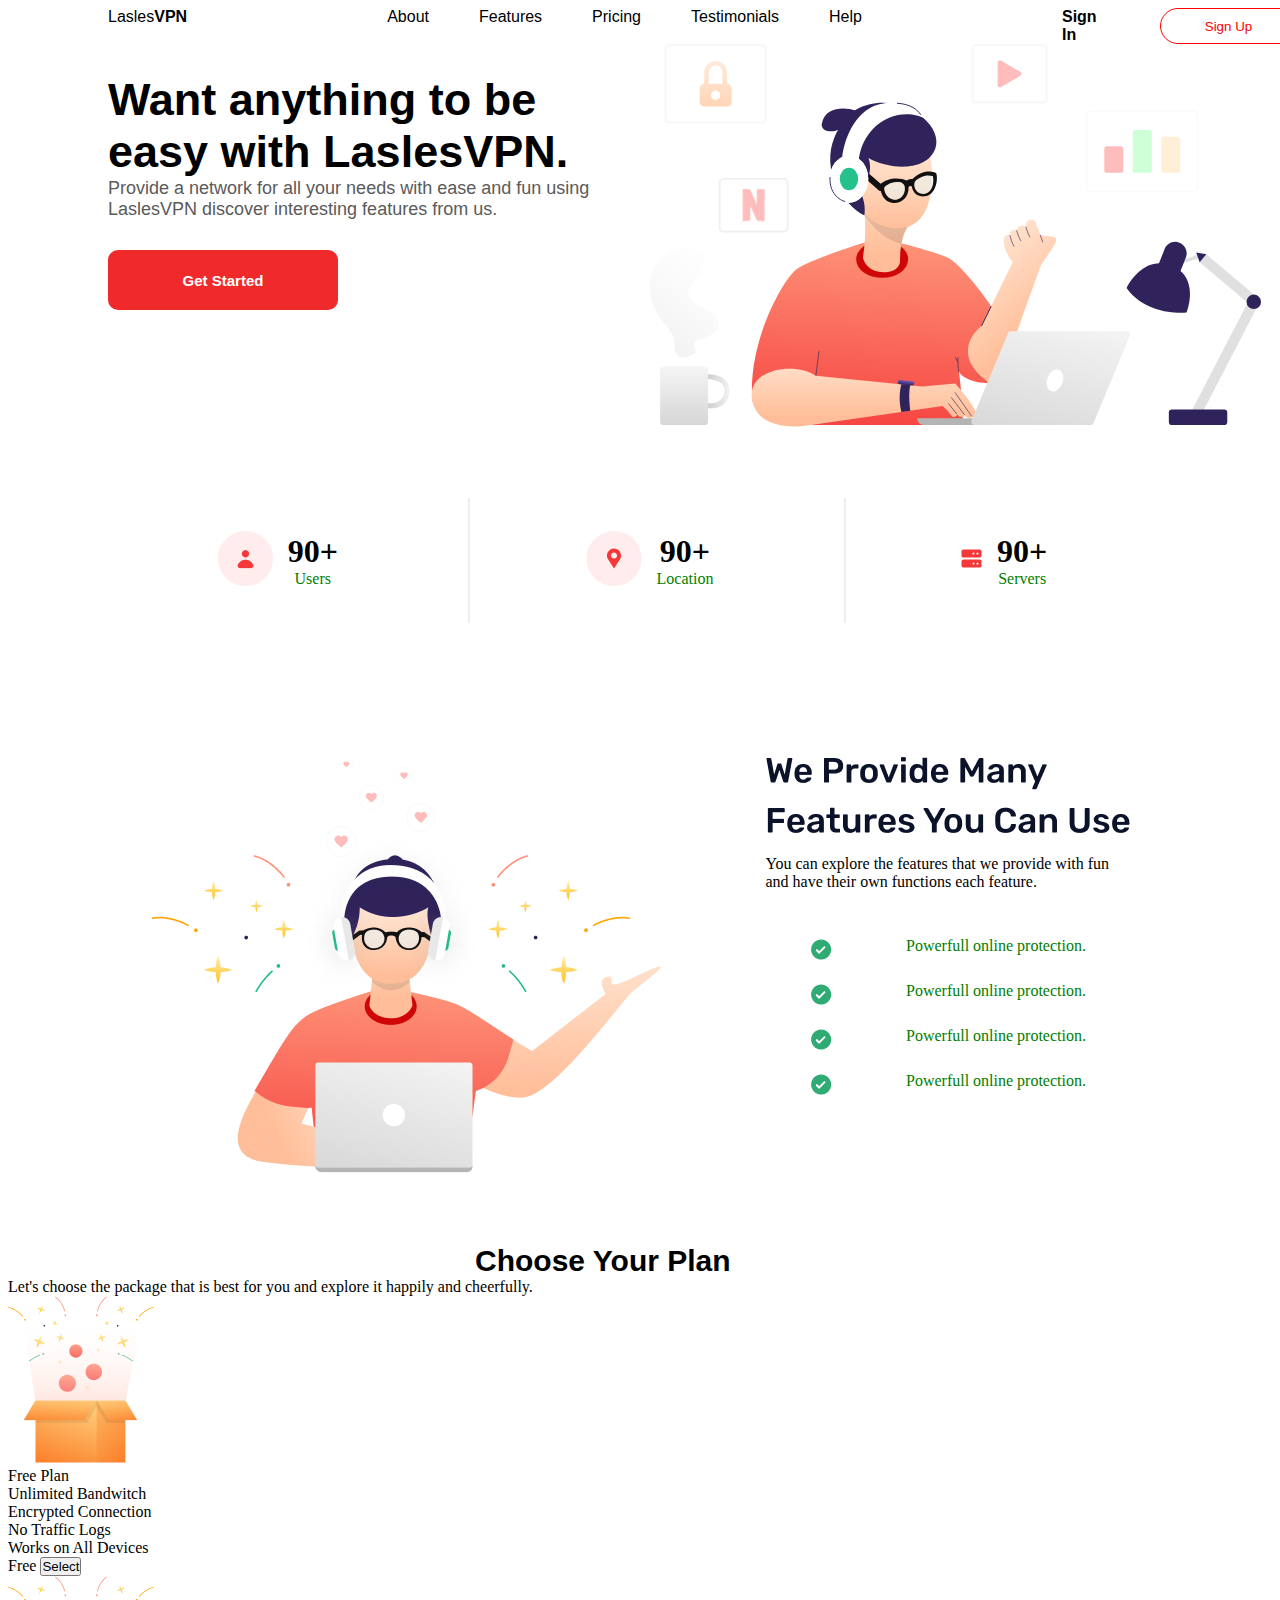
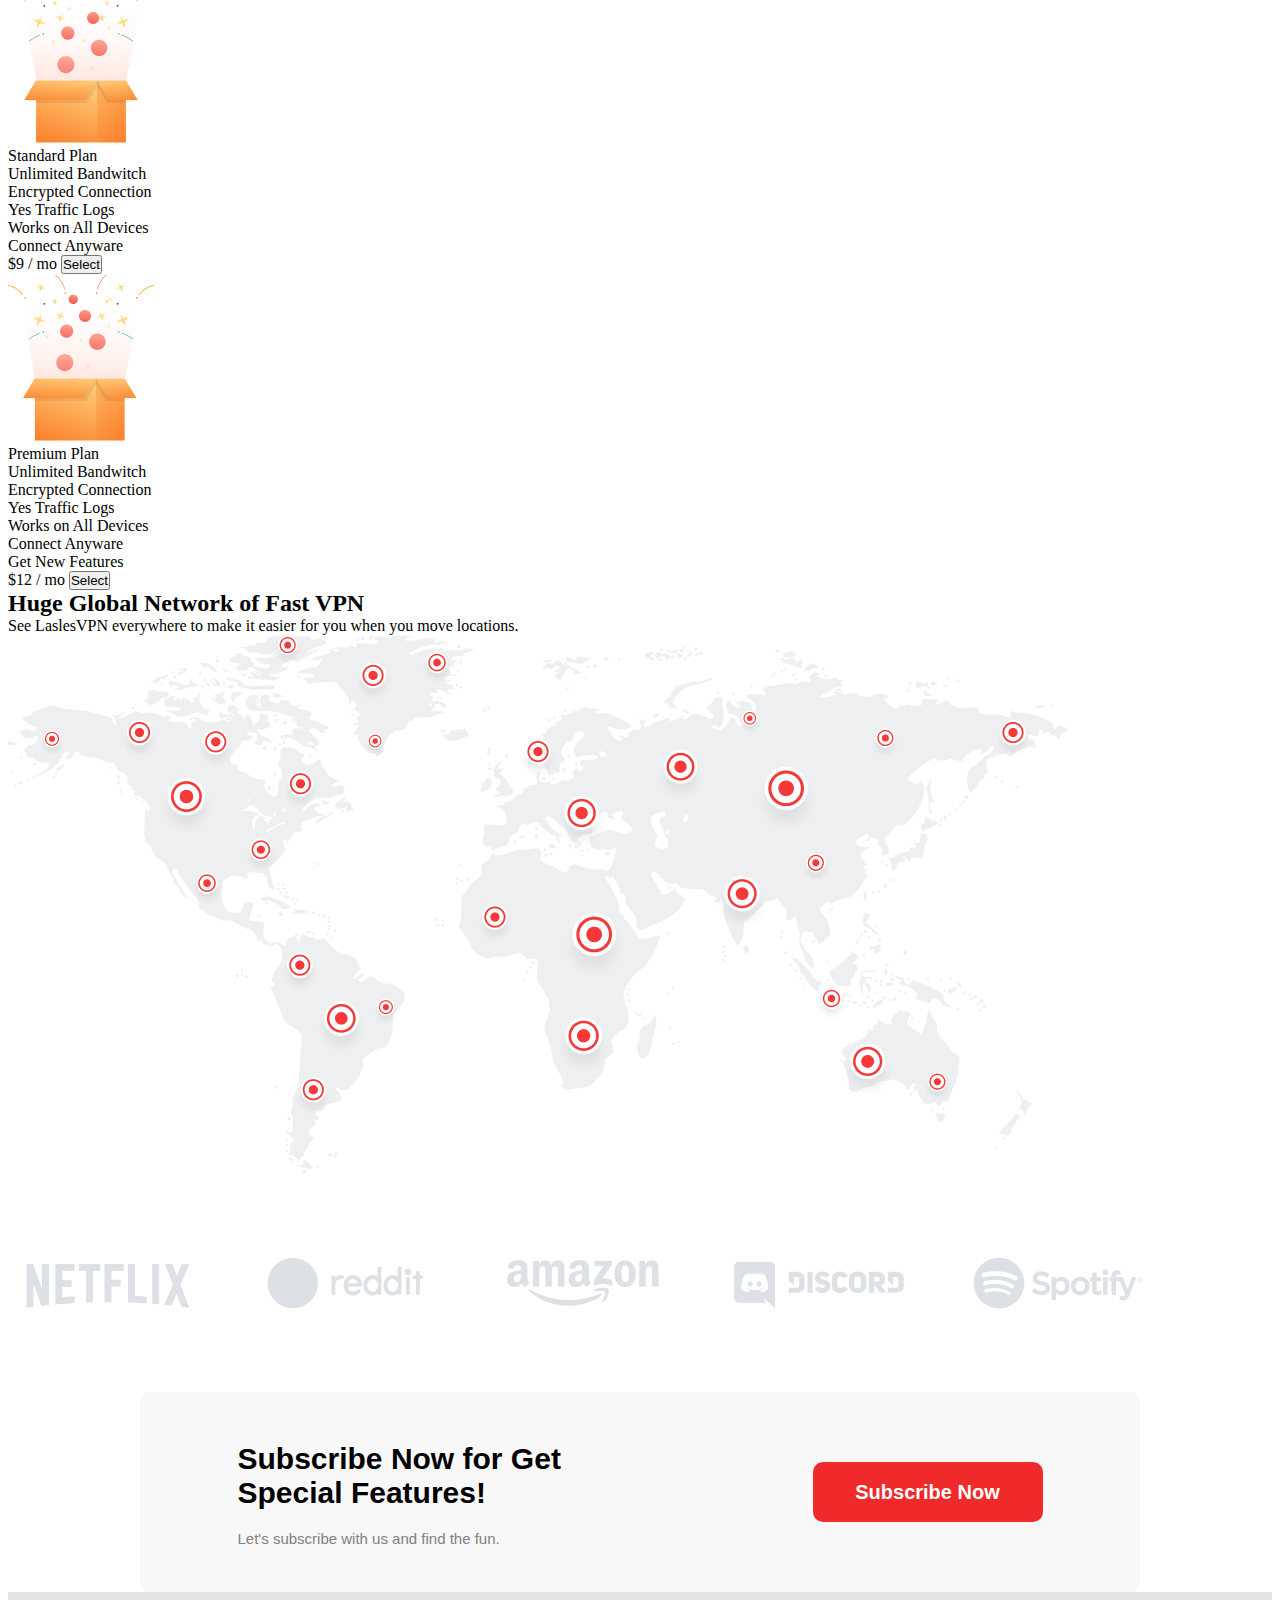
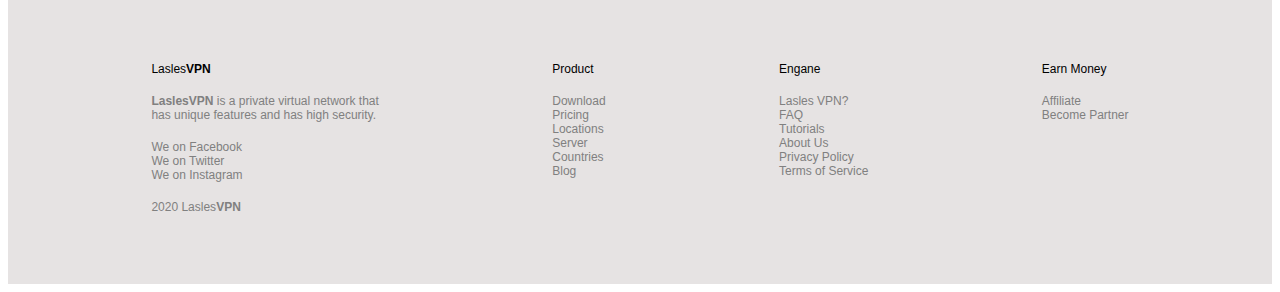
==== commit 4e0610e9: "responsive" ====
--- a/index.html
+++ b/index.html
@@ -37,7 +37,7 @@
 			<button class="start">Get Started</button>
 		</div>
 		<div class="photo">
-			<img src="img/illustration-1.svg" alt="">
+			<img class="image-bro" src="img/illustration-1.svg" alt="">
 		</div>
 	</div>
 
--- a/index.css
+++ b/index.css
@@ -58,6 +58,7 @@
 }
 
 body .biggest-container .container {
+  max-width: 1336px;
   display: -webkit-box;
   display: -ms-flexbox;
   display: flex;
@@ -222,84 +223,125 @@
   font-size: 30px;
   width: 330px;
 }
-.mu-section-container {
+
+.about {
+  background-color: #e6e3e3;
+  padding: 70px;
+  display: -webkit-box;
+  display: -ms-flexbox;
+  display: flex;
+}
+
+.a-pro {
+  margin-left: 100px;
+}
+
+.a-eng {
+  margin-left: 100px;
+}
+
+.a-earn {
+  margin-left: 100px;
+}
+
+.a-dark {
+  font-family: sans-serif;
+  font-size: 12px;
+  margin-bottom: 18px;
+}
+
+.a-p {
+  font-family: sans-serif;
+  color: grey;
+  font-size: 12px;
+}
+
+@media (max-width: 1024px) {
+  body .biggest-container {
+    max-width: 1024px;
+  }
+  body .biggest-container .container {
+    max-width: 1024px;
+  }
+  body .biggest-container .container .text {
+    width: 400px;
+    margin-left: 100px;
+    margin-top: 50px;
+  }
+  body .biggest-container .container .text .first {
+    font-family: sans-serif;
+    font-size: 35px;
+  }
+  body .biggest-container .container .text .second {
+    font-family: sans-serif;
+    font-size: 15px;
+    color: #5a5a5a;
+    font-weight: 100;
+  }
+  body .biggest-container .container .text .start {
+    width: 200px;
+    height: 60px;
+    margin-top: 30px;
+    background-color: #f02a2a;
+    color: white;
+    border: none;
+    outline: none;
+    border-radius: 10px;
+    font-weight: 900;
+    font-family: sans-serif;
+    font-size: 15px;
+  }
+  body .biggest-container .container .text .start:hover {
+    background-color: #040314;
+    cursor: pointer;
+  }
+  body .biggest-container .container .text .photo {
+    margin-top: 50px;
+  }
+  body .biggest-container .container .text .photo .image-bro {
+    width: 300px;
+    height: 300px;
+  }
+  body .feature {
     background-color: #f8f8f8;
-    position: relative;
-}
-.mu-section-first {
-    justify-content: center;
-    text-align: center;
-    font-family: Rubik;
-  
-}
-.mu-section-first h3 { 
-   padding-top: 100px;
-}
-.mu-section-first p { 
-  padding-top: 20px;
-  padding-bottom: 50px;
-}
-.mu-section-second {
-  display: flex;
-}
-.mu-section-second-div{
-  justify-content: center;
-  align-items: center;
-  padding: 40px;
-  border-radius: 10px;
-  border: 2px solid;  
-  width: 330px;
-  height: 760px;
-}
-.mu-section-second-div img {
-   padding-left: 50px;
-   padding-top: 30px;
-}
-.mu-section-second-div p {
-  font-size: 18px;
-  font-weight: bold;
-  font-family: sans-serif;
-  padding: 20px 60px; 
-}
-.mu-section-second-div ul {
-  list-style-image: url('img/Group\ 1223.png');
-  padding-left: 50px;
-  font-family: sans-serif;
-}
-.mu-section-second-div price{
-
-}
-.mu-section-second-div button {
-  width: 178px;
-  height: 45px; 
-  border-radius: 50px;
-  background-color: white;
-  border-color: red;
-  color: red;
-  font-weight: bold;
-  font-size: 16px;
-  margin-left: 50px;
-  margin-top: 80px;
-  
-}
-.mu-section-second-div span {
-  padding-block-end: 50px; 
-  padding-left: 50px; 
-
-} 
-.mu-section-third {
-  text-align: center;
-  font-family: sans-serif;
-  padding: 30px;  
-}
-.mu-section-third span {
-   padding: 20px;
-   margin-top: 20px auto;
-   margin-bottom: 20px auto;
-}
-.mu-section-third img {
-  padding: 50px;
-}
-
-
+    width: 800px;
+    height: 200px;
+    display: -webkit-box;
+    display: -ms-flexbox;
+    display: flex;
+    gap: 50px;
+    border-radius: 10px;
+  }
+  body .btn2 {
+    width: 200px;
+    height: 60px;
+    margin-top: 70px;
+    background-color: #f02a2a;
+    color: white;
+    border: none;
+    outline: none;
+    border-radius: 10px;
+    font-weight: 900;
+    font-family: sans-serif;
+    font-size: 20px;
+  }
+  body .btn2:hover {
+    background-color: #040314;
+    cursor: pointer;
+  }
+  body .btn-text {
+    margin-top: 50px;
+  }
+  body .btn-p-text {
+    font-family: sans-serif;
+    font-size: 15px;
+    margin-top: 20px;
+    color: gray;
+  }
+  body h3 {
+    font-family: sans-serif;
+    font-size: 30px;
+    width: 330px;
+  }
+}
 /*# sourceMappingURL=index.css.map */